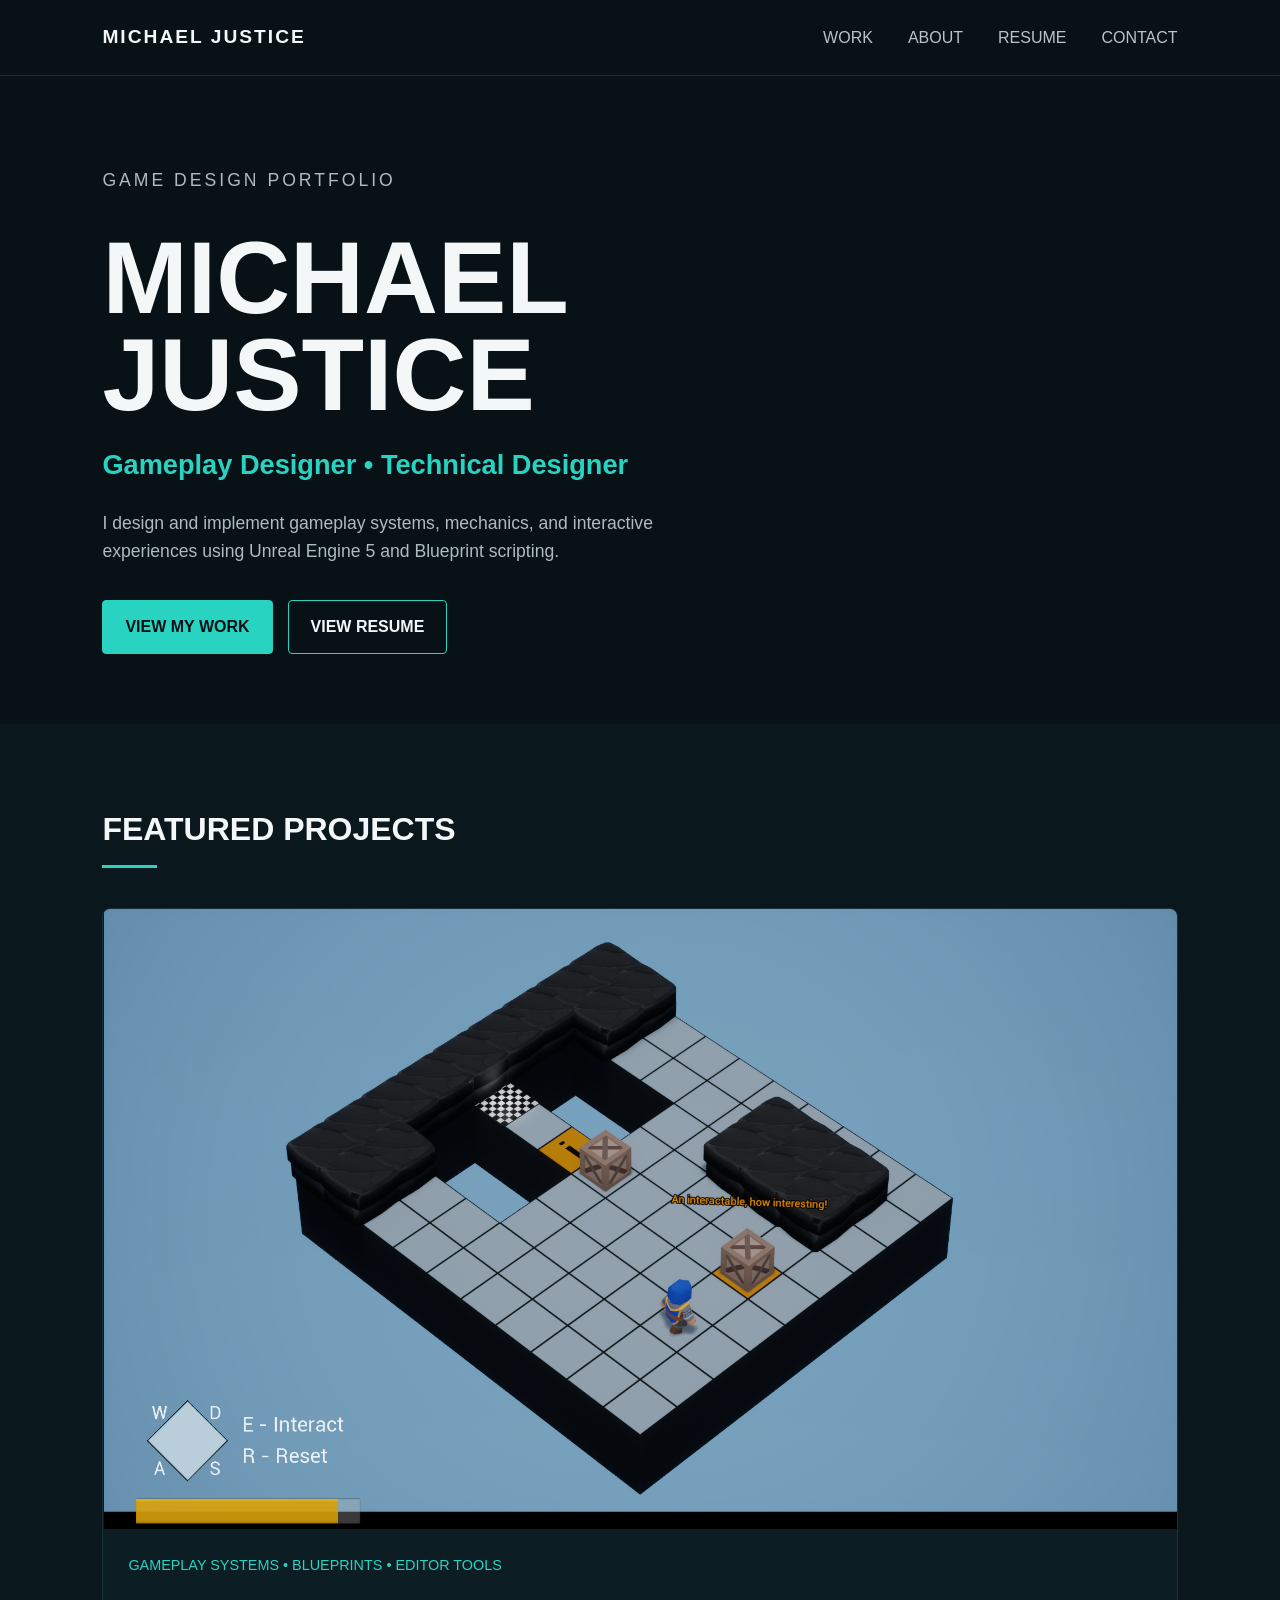
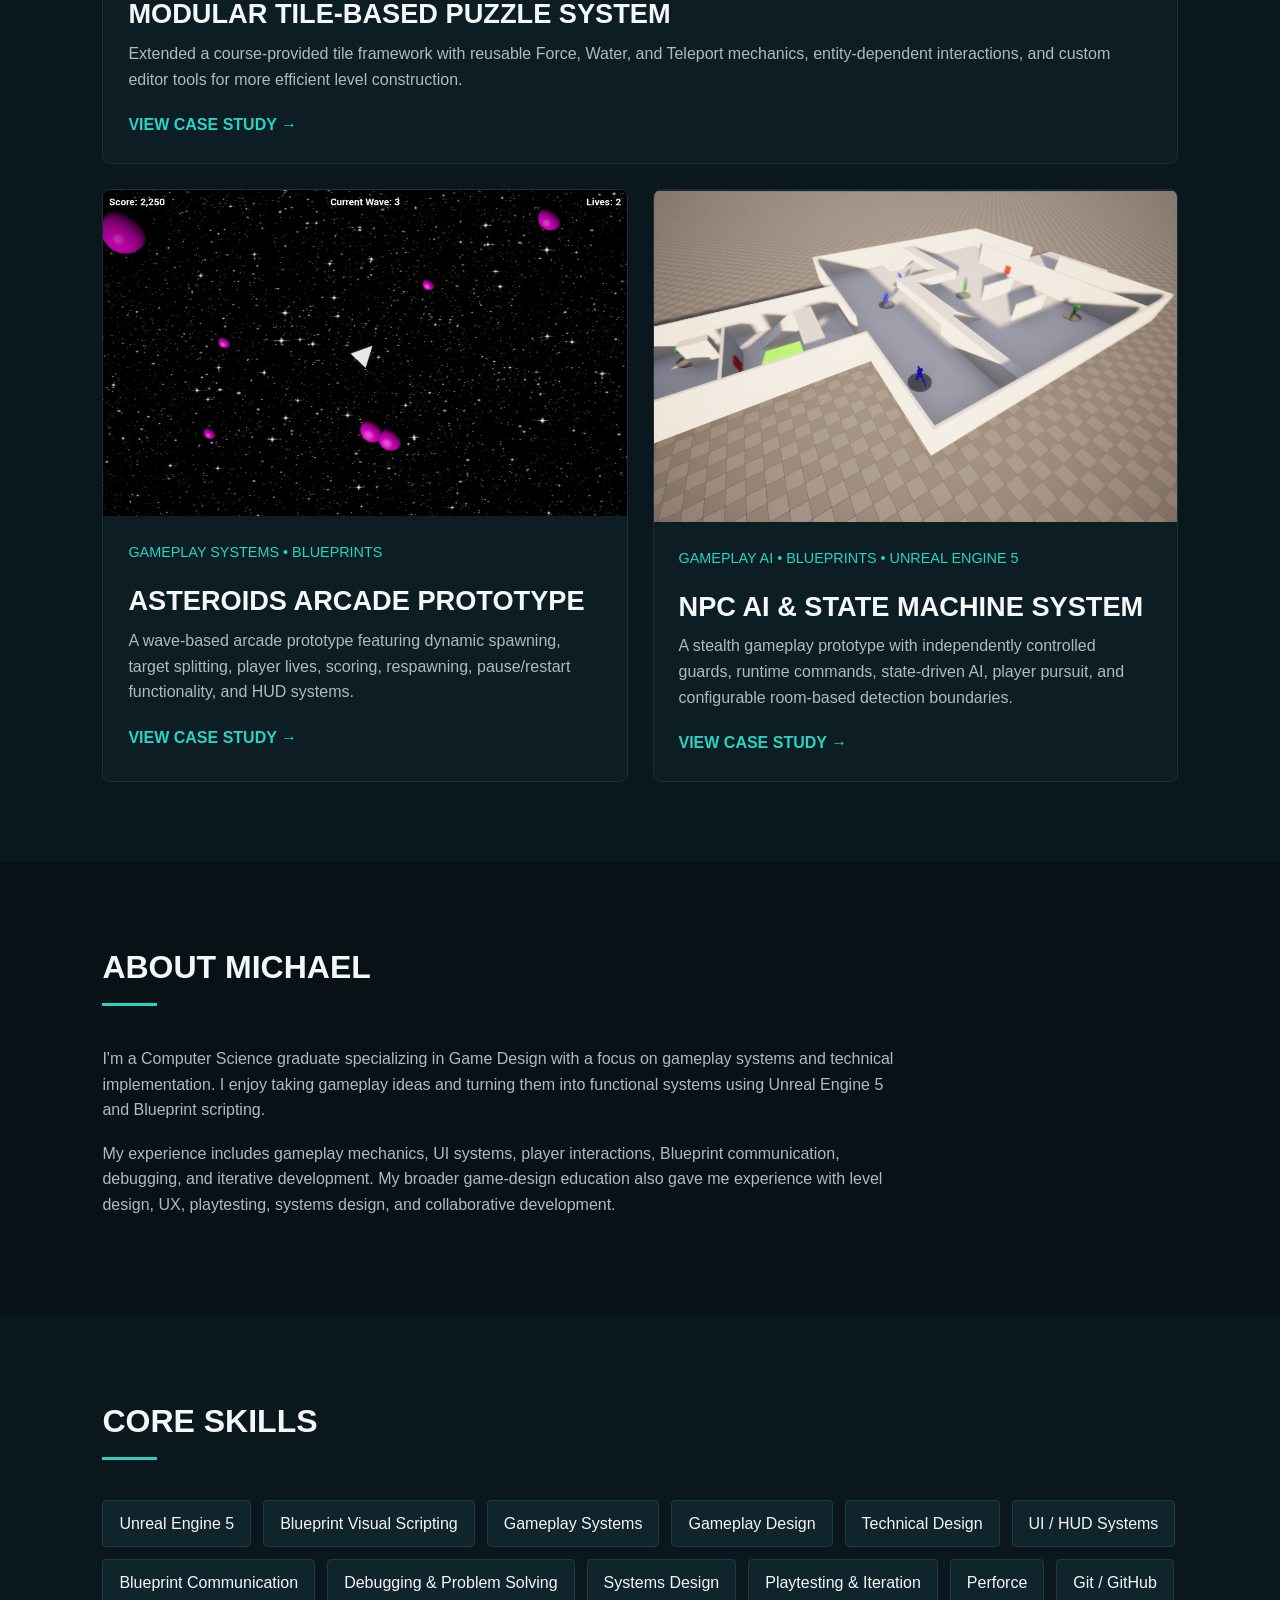
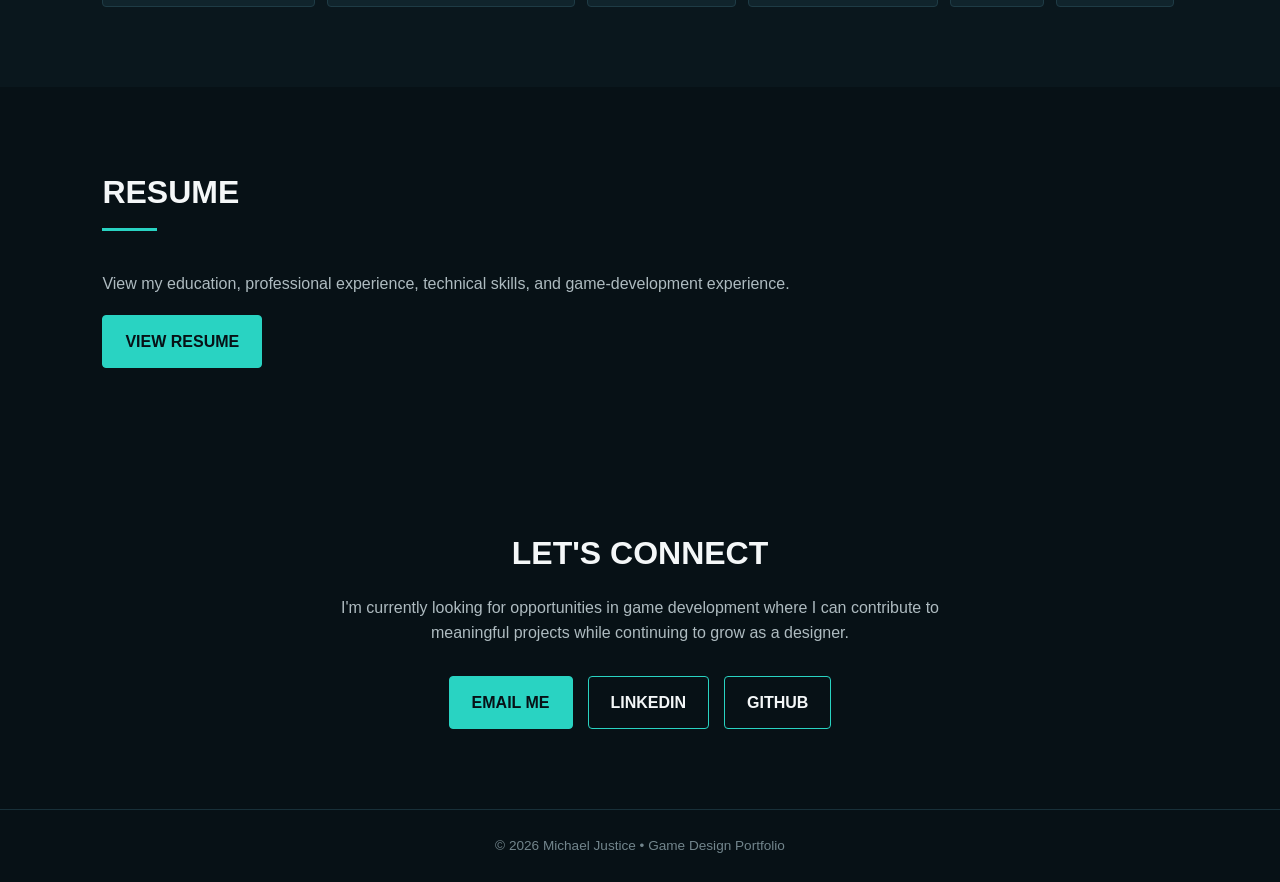
==== index.html @ e9d17db9 "Update project card for Sneaky Sneaky AI prototype Replaced the old project card with a new project " ====
<!DOCTYPE html>
<html lang="en">

<head>
    <meta charset="UTF-8">
    <meta name="viewport" content="width=device-width, initial-scale=1.0">

    <title>Michael Justice | Game Designer</title>

    <meta name="description"
          content="Michael Justice - Gameplay Designer and Technical Designer specializing in Unreal Engine 5, Blueprint systems, and gameplay implementation.">

    <link rel="stylesheet" href="css/style.css">
</head>

<body>

<!-- =========================
     NAVIGATION
========================= -->

<nav>
    <a href="#home" class="logo">MICHAEL JUSTICE</a>

    <ul class="nav-links">
        <li><a href="#work">WORK</a></li>
        <li><a href="#about">ABOUT</a></li>
        <li><a href="#resume">RESUME</a></li>
        <li><a href="#contact">CONTACT</a></li>
    </ul>
</nav>


<!-- =========================
     HERO
========================= -->

<header class="hero" id="home">

    <div class="hero-content">

        <p class="eyebrow">GAME DESIGN PORTFOLIO</p>

        <h1>MICHAEL<br>JUSTICE</h1>

        <h2>Gameplay Designer • Technical Designer</h2>

        <p>
            I design and implement gameplay systems, mechanics, and interactive
            experiences using Unreal Engine 5 and Blueprint scripting.
        </p>

        <div class="buttons">

            <a href="#work" class="button button-primary">
                VIEW MY WORK
            </a>

            <a href="#resume" class="button button-secondary">
                VIEW RESUME
            </a>

        </div>

    </div>

</header>


<!-- =========================
     FEATURED PROJECTS
========================= -->

<section class="projects" id="work">

    <h2 class="section-title">FEATURED PROJECTS</h2>
    <div class="section-line"></div>


    <!-- FEATURED PROJECT -->

    <article class="project-featured">

        <div class="project-image">
    <img src="media/tile-project/hero-gameplay.png"
         alt="Modular Tile-Based Puzzle System gameplay">
</div>

        <div class="project-info">

            <p class="project-type">
                GAMEPLAY SYSTEMS • BLUEPRINTS • EDITOR TOOLS
            </p>

            <h3>MODULAR TILE-BASED PUZZLE SYSTEM</h3>

            <p class="project-description">
                Extended a course-provided tile framework with reusable Force, Water,
                and Teleport mechanics, entity-dependent interactions, and custom
                editor tools for more efficient level construction.
            </p>

            <a href="projects/tile-project.html" class="project-link">
                VIEW CASE STUDY →
            </a>

        </div>

    </article>

    <div class="project-grid">

        <article class="project-card">
            <div class="project-image">
                <img src="media/asteroids/hero-gameplay.png" alt="Asteroids arcade prototype gameplay showing multiple asteroid sizes, score, wave, and lives">
            </div>
            <div class="project-info">
                <p class="project-type">GAMEPLAY SYSTEMS • BLUEPRINTS</p>
                <h3>ASTEROIDS ARCADE PROTOTYPE</h3>
                <p class="project-description">
                    A wave-based arcade prototype featuring dynamic spawning, target
                    splitting, player lives, scoring, respawning, pause/restart
                    functionality, and HUD systems.
                </p>
                <a href="projects/asteroids.html" class="project-link">VIEW CASE STUDY →</a>
            </div>
        </article>

       <article class="project-card">
  <div class="project-image"><img src="media/sneaky-sneaky/hero-gameplay.png" alt="Sneaky Sneaky AI stealth prototype final encounter"></div>
  <div class="project-info">
    <p class="project-type">GAMEPLAY AI • BLUEPRINTS • UNREAL ENGINE 5</p>
    <h3>NPC AI &amp; STATE MACHINE SYSTEM</h3>
    <p class="project-description">A stealth gameplay prototype with independently controlled guards, runtime commands, state-driven AI, player pursuit, and configurable room-based detection boundaries.</p>
    <a href="projects/sneaky-sneaky.html" class="project-link">VIEW CASE STUDY →</a>
  </div>
</article>

    </div>

</section>


<!-- =========================
     ABOUT
========================= -->

<section id="about">

    <h2 class="section-title">ABOUT MICHAEL</h2>
    <div class="section-line"></div>

    <div class="about-content">

        <p>
            I'm a Computer Science graduate specializing in Game Design with a
            focus on gameplay systems and technical implementation. I enjoy taking
            gameplay ideas and turning them into functional systems using Unreal
            Engine 5 and Blueprint scripting.
        </p>

        <p>
            My experience includes gameplay mechanics, UI systems, player
            interactions, Blueprint communication, debugging, and iterative
            development. My broader game-design education also gave me experience
            with level design, UX, playtesting, systems design, and collaborative development.
        </p>

    </div>

</section>


<!-- =========================
     SKILLS
========================= -->

<section class="skills">

    <h2 class="section-title">CORE SKILLS</h2>
    <div class="section-line"></div>

    <div class="skill-list">

        <span class="skill">Unreal Engine 5</span>
        <span class="skill">Blueprint Visual Scripting</span>
        <span class="skill">Gameplay Systems</span>
        <span class="skill">Gameplay Design</span>
        <span class="skill">Technical Design</span>
        <span class="skill">UI / HUD Systems</span>
        <span class="skill">Blueprint Communication</span>
        <span class="skill">Debugging &amp; Problem Solving</span>
        <span class="skill">Systems Design</span>
        <span class="skill">Playtesting &amp; Iteration</span>
        <span class="skill">Perforce</span>
        <span class="skill">Git / GitHub</span>

    </div>

</section>


<!-- =========================
     RESUME
========================= -->

<section id="resume">

    <h2 class="section-title">RESUME</h2>
    <div class="section-line"></div>

    <div class="about-content">

        <p>
            View my education, professional experience,
            technical skills, and game-development experience.
        </p>

        <!-- Resume file will be connected later -->

        <a href="#" class="button button-primary">
            VIEW RESUME
        </a>

    </div>

</section>


<!-- =========================
     CONTACT
========================= -->

<section class="contact" id="contact">

    <h2 class="section-title">LET'S CONNECT</h2>

    <p>
        I'm currently looking for opportunities in game development
        where I can contribute to meaningful projects while continuing
        to grow as a designer.
    </p>

    <div class="buttons" style="justify-content:center;">

        <!-- Links will be connected later -->

        <a href="#" class="button button-primary">
            EMAIL ME
        </a>

        <a href="#" class="button button-secondary">
            LINKEDIN
        </a>

        <a href="#" class="button button-secondary">
            GITHUB
        </a>

    </div>

</section>


<!-- =========================
     FOOTER
========================= -->

<footer>

    <p>
        © 2026 Michael Justice • Game Design Portfolio
    </p>

</footer>

</body>

</html>
---- css/style.css ----
/* ================================
   MICHAEL JUSTICE
   GAME DESIGN PORTFOLIO
================================ */

* {
    margin: 0;
    padding: 0;
    box-sizing: border-box;
}

html {
    scroll-behavior: smooth;
}

body {
    background: #071116;
    color: #f4f7f8;
    font-family: Arial, Helvetica, sans-serif;
    line-height: 1.6;
}

a {
    color: inherit;
    text-decoration: none;
}

/* NAVIGATION */

nav {
    width: 100%;
    padding: 22px 8%;
    display: flex;
    justify-content: space-between;
    align-items: center;
    border-bottom: 1px solid #183039;
}

.logo {
    font-size: 1.2rem;
    font-weight: 800;
    letter-spacing: 2px;
}

.nav-links {
    display: flex;
    gap: 35px;
    list-style: none;
}

.nav-links a {
    color: #b8c4c8;
    transition: 0.2s;
}

.nav-links a:hover {
    color: #29d3c2;
}

/* HERO */

.hero {
    min-height: 62vh;
    padding: 90px 8% 70px;
    display: flex;
    align-items: center;
}

.hero-content {
    max-width: 800px;
}

.eyebrow {
    color: #29d3c2;
    text-transform: uppercase;
    letter-spacing: 3px;
    font-size: 0.85rem;
    margin-bottom: 15px;
}

.hero h1 {
    font-size: clamp(3rem, 8vw, 6.5rem);
    line-height: 0.95;
    margin-bottom: 20px;
}

.hero h2 {
    color: #29d3c2;
    font-size: clamp(1.1rem, 2.5vw, 1.7rem);
    margin-bottom: 22px;
}

.hero p {
    max-width: 650px;
    color: #aebbc0;
    font-size: 1.1rem;
    margin-bottom: 35px;
}

/* BUTTONS */

.buttons {
    display: flex;
    gap: 15px;
    flex-wrap: wrap;
}

.button {
    display: inline-block;
    padding: 13px 22px;
    border: 1px solid #29d3c2;
    border-radius: 4px;
    font-weight: bold;
    transition: 0.2s;
}

.button-primary {
    background: #29d3c2;
    color: #071116;
}

.button:hover {
    transform: translateY(-2px);
}

.button-secondary:hover {
    background: #29d3c2;
    color: #071116;
}

/* GENERAL SECTIONS */

section {
    padding: 80px 8%;
}

.section-title {
    font-size: 2rem;
    margin-bottom: 10px;
}

.section-line {
    width: 55px;
    height: 3px;
    background: #29d3c2;
    margin-bottom: 40px;
}

/* PROJECTS */

.projects {
    background: #0a171d;
}

.project-featured,
.project-card {
    background: #0d1d24;
    border: 1px solid #183039;
    border-radius: 8px;
    overflow: hidden;
}

.project-image {
    min-height: 260px;
    background: #142830;
    display: flex;
    align-items: center;
    justify-content: center;
    color: #657a82;
    font-weight: bold;
}

.project-image img {
    width: 100%;
    height: 100%;
    min-height: 260px;
    object-fit: cover;
    display: block;
}

.project-info {
    padding: 25px;
}

.project-info h3 {
    font-size: 1.7rem;
    margin-bottom: 5px;
}

.project-type {
    color: #29d3c2;
    font-size: 0.9rem;
    margin-bottom: 15px;
}

.project-description {
    color: #aebbc0;
    margin-bottom: 20px;
}

.project-link {
    color: #29d3c2;
    font-weight: bold;
}

.project-grid {
    display: grid;
    grid-template-columns: repeat(2, 1fr);
    gap: 25px;
    margin-top: 25px;
}

/* ABOUT */

.about-content {
    max-width: 800px;
}

.about-content p {
    color: #aebbc0;
    margin-bottom: 18px;
}

/* SKILLS */

.skills {
    background: #0a171d;
}

.skill-list {
    display: flex;
    flex-wrap: wrap;
    gap: 12px;
}

.skill {
    background: #10242c;
    border: 1px solid #1e3b45;
    padding: 10px 16px;
    border-radius: 4px;
}

/* CONTACT */

.contact {
    text-align: center;
}

.contact p {
    color: #aebbc0;
    margin: 15px auto 30px;
    max-width: 600px;
}

/* FOOTER */

footer {
    border-top: 1px solid #183039;
    padding: 25px 8%;
    color: #72858c;
    text-align: center;
    font-size: 0.85rem;
}

/* MOBILE */

@media (max-width: 700px) {

    nav {
        align-items: flex-start;
    }

    .nav-links {
        gap: 15px;
        font-size: 0.8rem;
    }

    .hero {
        min-height: auto;
        padding-top: 70px;
    }

    .project-grid {
        grid-template-columns: 1fr;
    }

    section {
        padding: 60px 6%;
    }
}

/* CASE STUDY */
.project-link-muted { color: #72858c; cursor: default; }
.case-hero { padding: 90px 8% 55px; border-bottom: 1px solid #183039; }
.case-hero-content { max-width: 980px; }
.case-hero h1 { font-size: clamp(2.6rem, 7vw, 5.5rem); line-height: 1; margin: 10px 0 20px; }
.case-lead { max-width: 850px; color: #aebbc0; font-size: 1.12rem; }
.case-meta { display: flex; flex-wrap: wrap; gap: 10px; margin-top: 28px; }
.case-meta span { background: #10242c; border: 1px solid #1e3b45; padding: 8px 12px; border-radius: 4px; }
.case-content { max-width: 1150px; margin: 0 auto; }
.case-section { border-bottom: 1px solid #183039; }
.case-section h2 { font-size: clamp(1.8rem, 4vw, 2.6rem); margin-bottom: 12px; }
.case-section h3 { color: #29d3c2; margin: 26px 0 8px; }
.case-section p { color: #aebbc0; max-width: 850px; margin-bottom: 16px; }
.case-grid { display: grid; grid-template-columns: 1fr 1fr; gap: 28px; align-items: start; margin-top: 28px; }
.media-placeholder { min-height: 280px; background: #142830; border: 1px solid #1e3b45; border-radius: 8px; display: flex; align-items: center; justify-content: center; text-align: center; color: #657a82; font-weight: bold; padding: 25px; }
.case-callout { background: #0d1d24; border-left: 3px solid #29d3c2; padding: 22px; margin: 25px 0; }
.case-callout p { margin: 0; }
.contribution-grid { display: grid; grid-template-columns: 1fr 1fr; gap: 25px; margin-top: 25px; }
.contribution-card { background: #0d1d24; border: 1px solid #183039; border-radius: 8px; padding: 24px; }
.contribution-card h3 { margin-top: 0; }
.case-back { margin-top: 28px; }
@media (max-width: 700px) { .case-grid, .contribution-grid { grid-template-columns: 1fr; } .case-hero { padding: 70px 6% 45px; } }


/* CASE STUDY MEDIA */
.case-media {
    margin: 28px 0 0;
    background: #0d1d24;
    border: 1px solid #183039;
    border-radius: 8px;
    overflow: hidden;
}
.case-media img,
.case-media video {
    display: block;
    width: 100%;
    height: auto;
    background: #071116;
}
.case-media figcaption {
    padding: 12px 16px;
    color: #8fa2a9;
    font-size: 0.9rem;
}
.case-media-wide {
    width: 100%;
}
.case-media a {
    display: block;
}

/* PROJECT CARD IMAGES */
.project-image img {
    width: 100%;
    height: 100%;
    min-height: 260px;
    object-fit: cover;
    display: block;
}
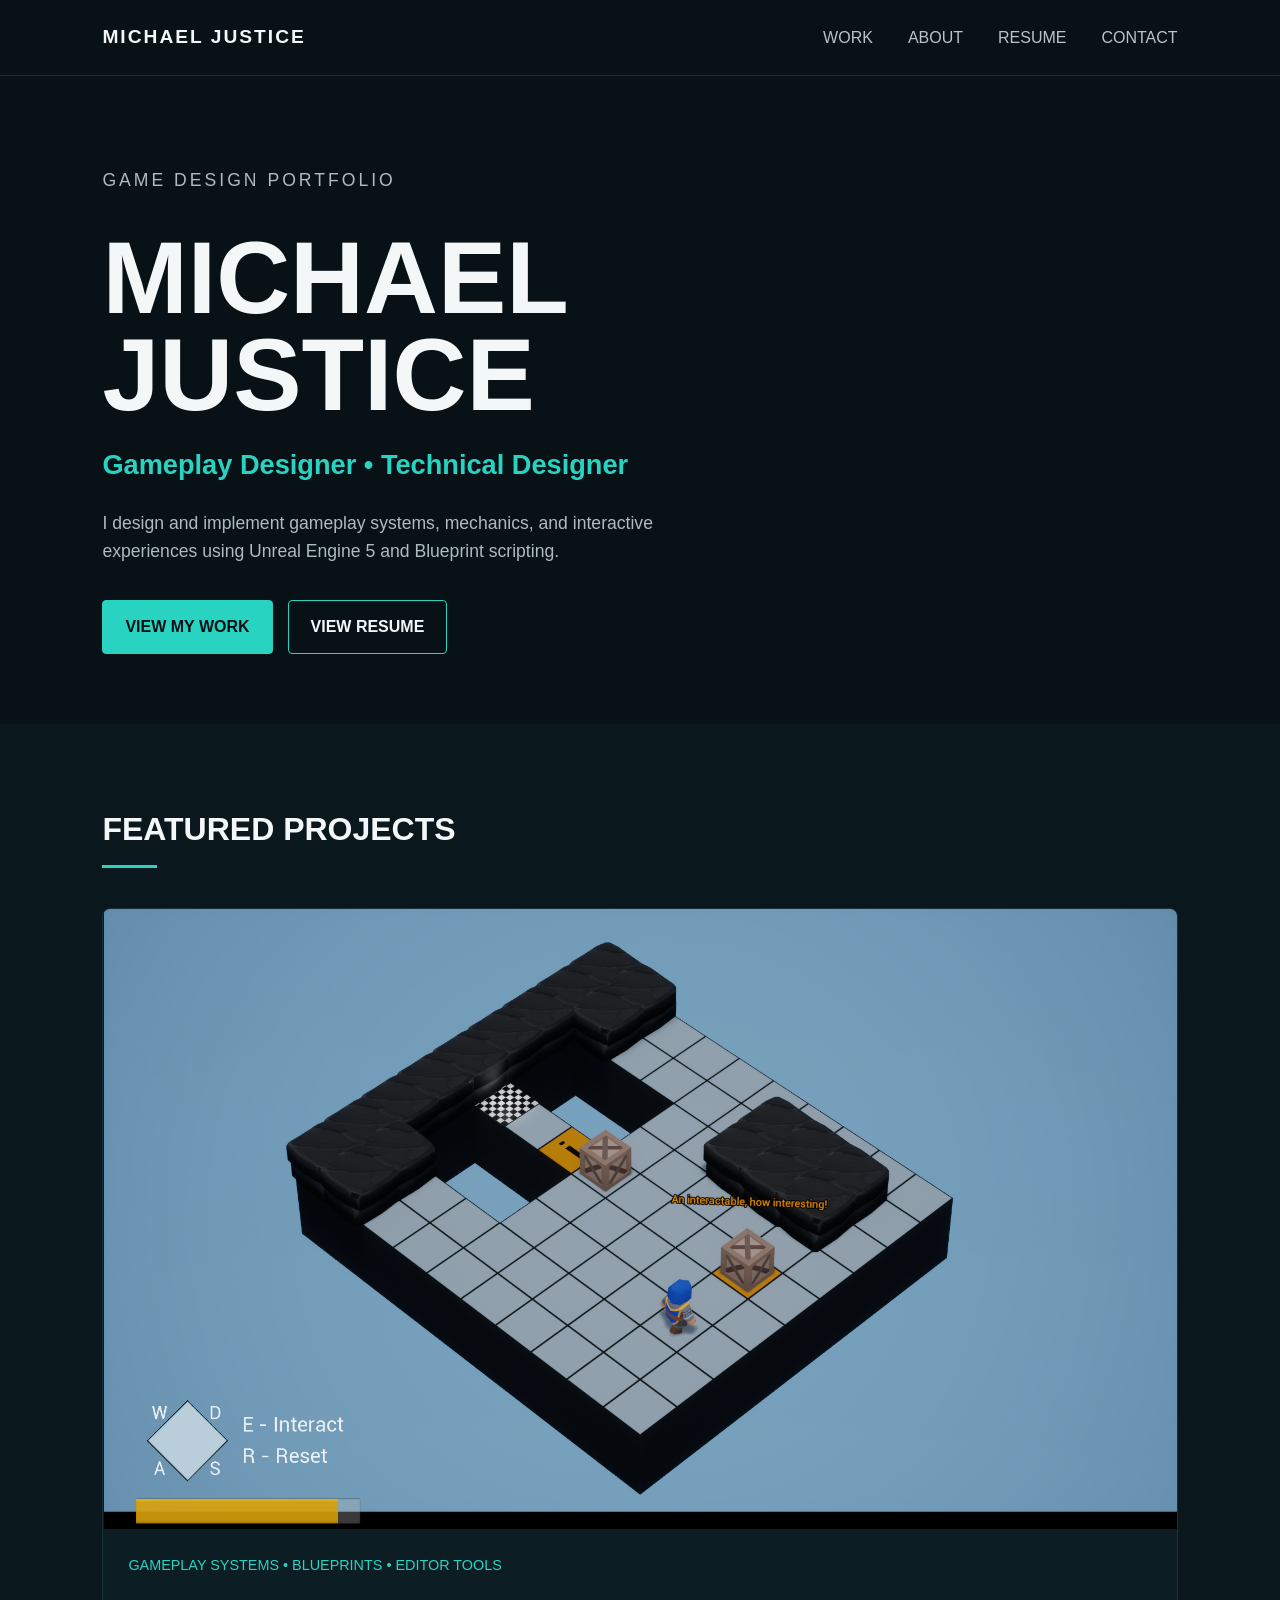
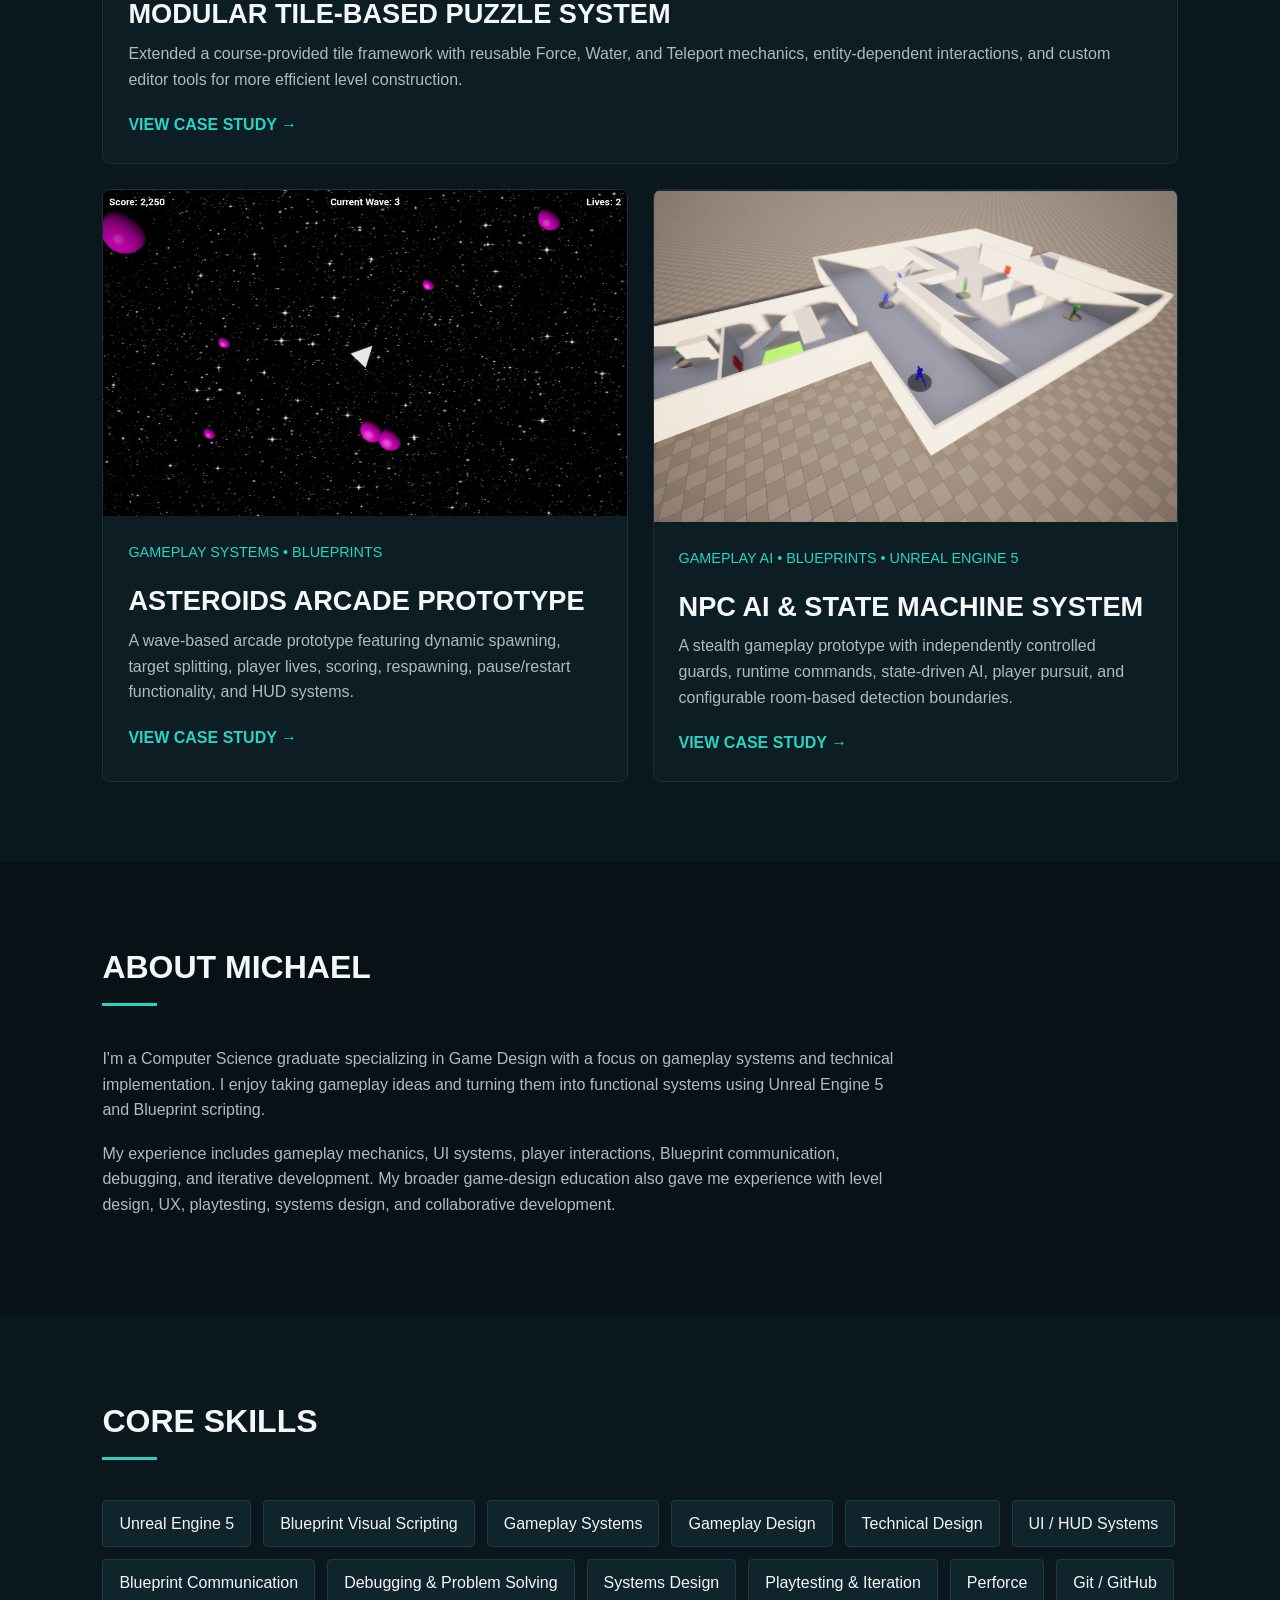
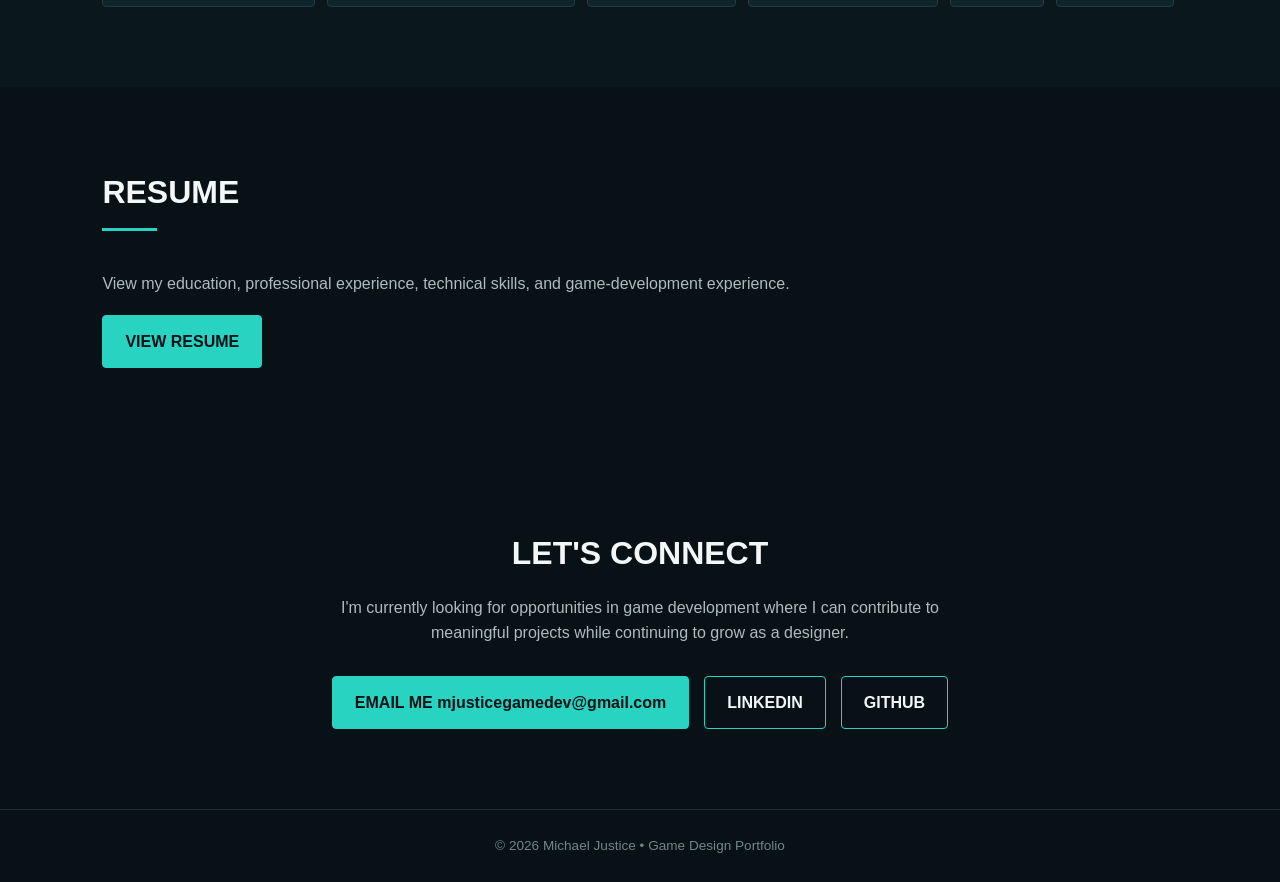
==== commit 54bccd85: "Fix email link formatting in index.html" ====
--- a/index.html
+++ b/index.html
@@ -216,11 +216,14 @@
             technical skills, and game-development experience.
         </p>
 
-        <!-- Resume file will be connected later -->
-
-        <a href="#" class="button button-primary">
-            VIEW RESUME
-        </a>
+       <!-- Link to professional resume -->
+
+<a href="Michael_Justice_Resume.pdf"
+   class="button button-primary"
+   target="_blank"
+   rel="noopener noreferrer">
+    VIEW RESUME
+</a>
 
     </div>
 
@@ -245,9 +248,11 @@
 
         <!-- Links will be connected later -->
 
-        <a href="#" class="button button-primary">
-            EMAIL ME
-        </a>
+        <a href="mailto:mjusticegamedev@gmail.com"
+   class="button button-primary">
+    EMAIL ME
+            mjusticegamedev@gmail.com
+</a>
 
         <a href="#" class="button button-secondary">
             LINKEDIN
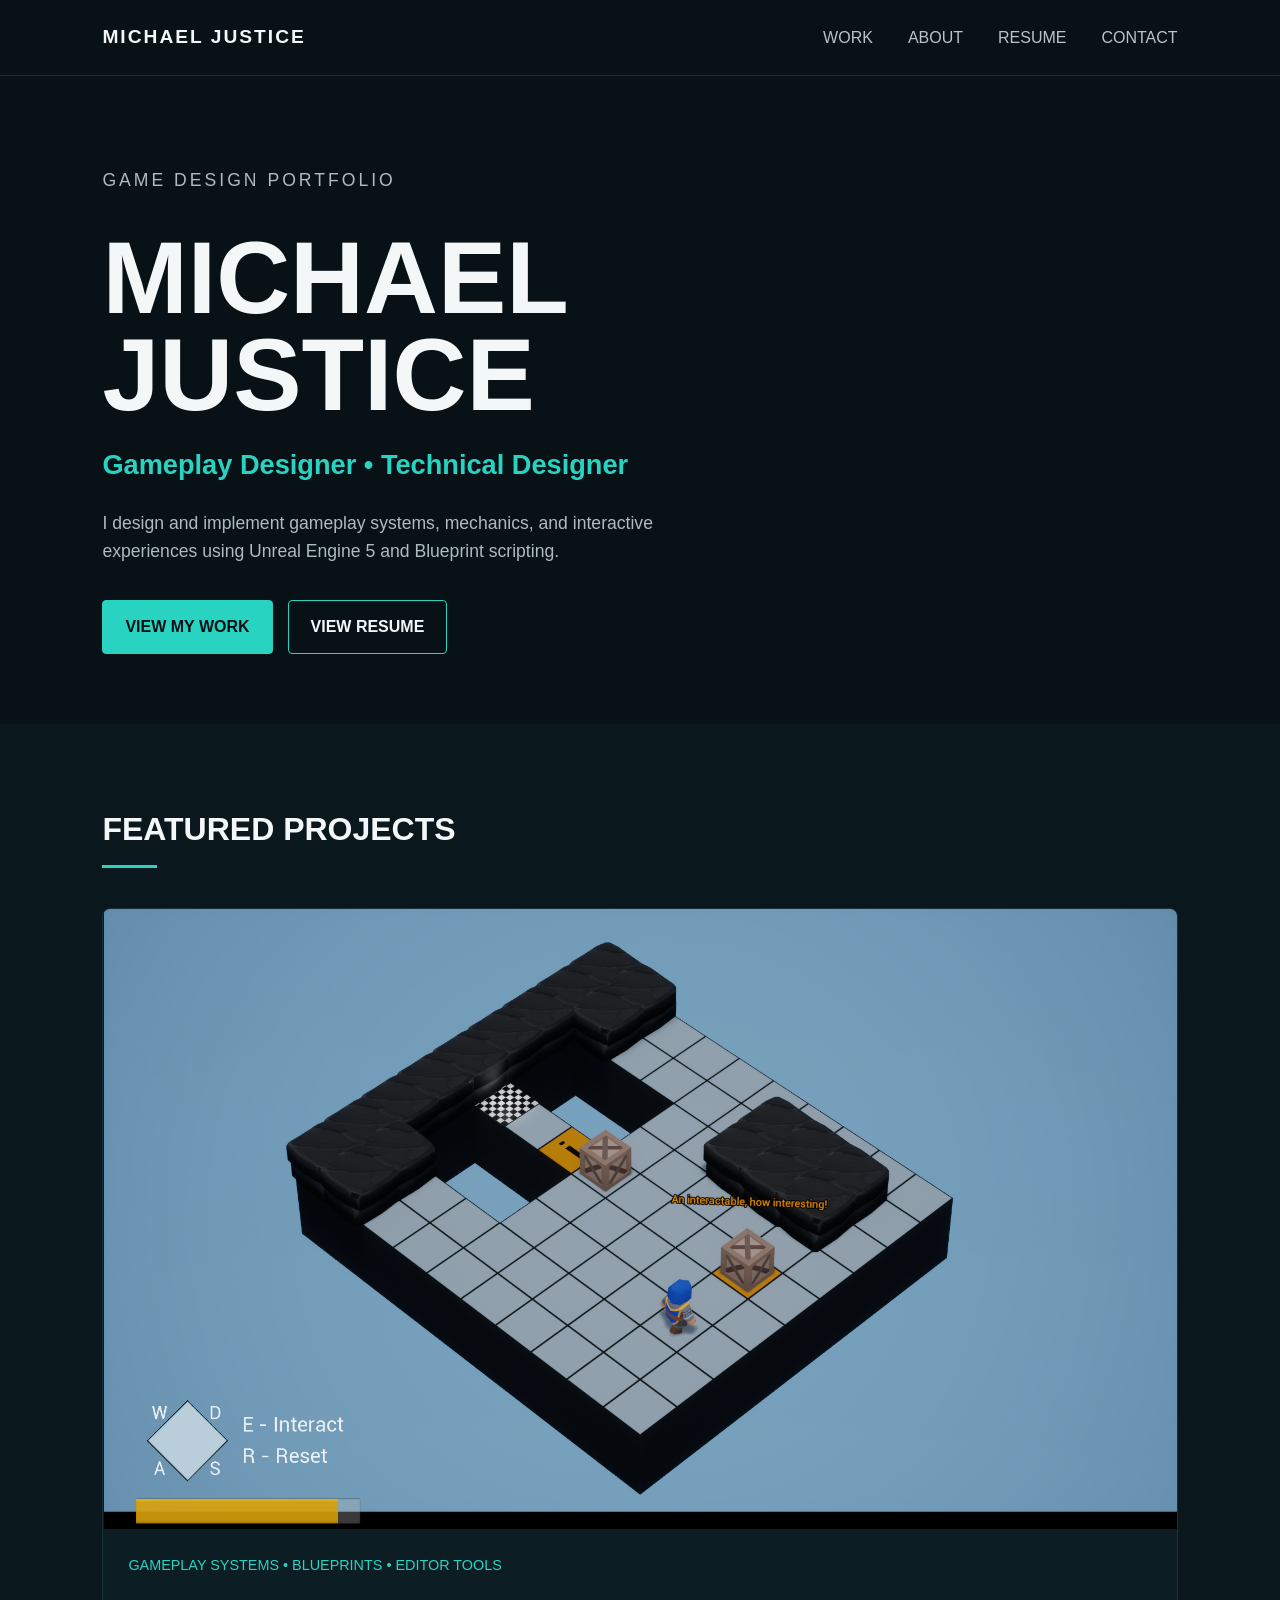
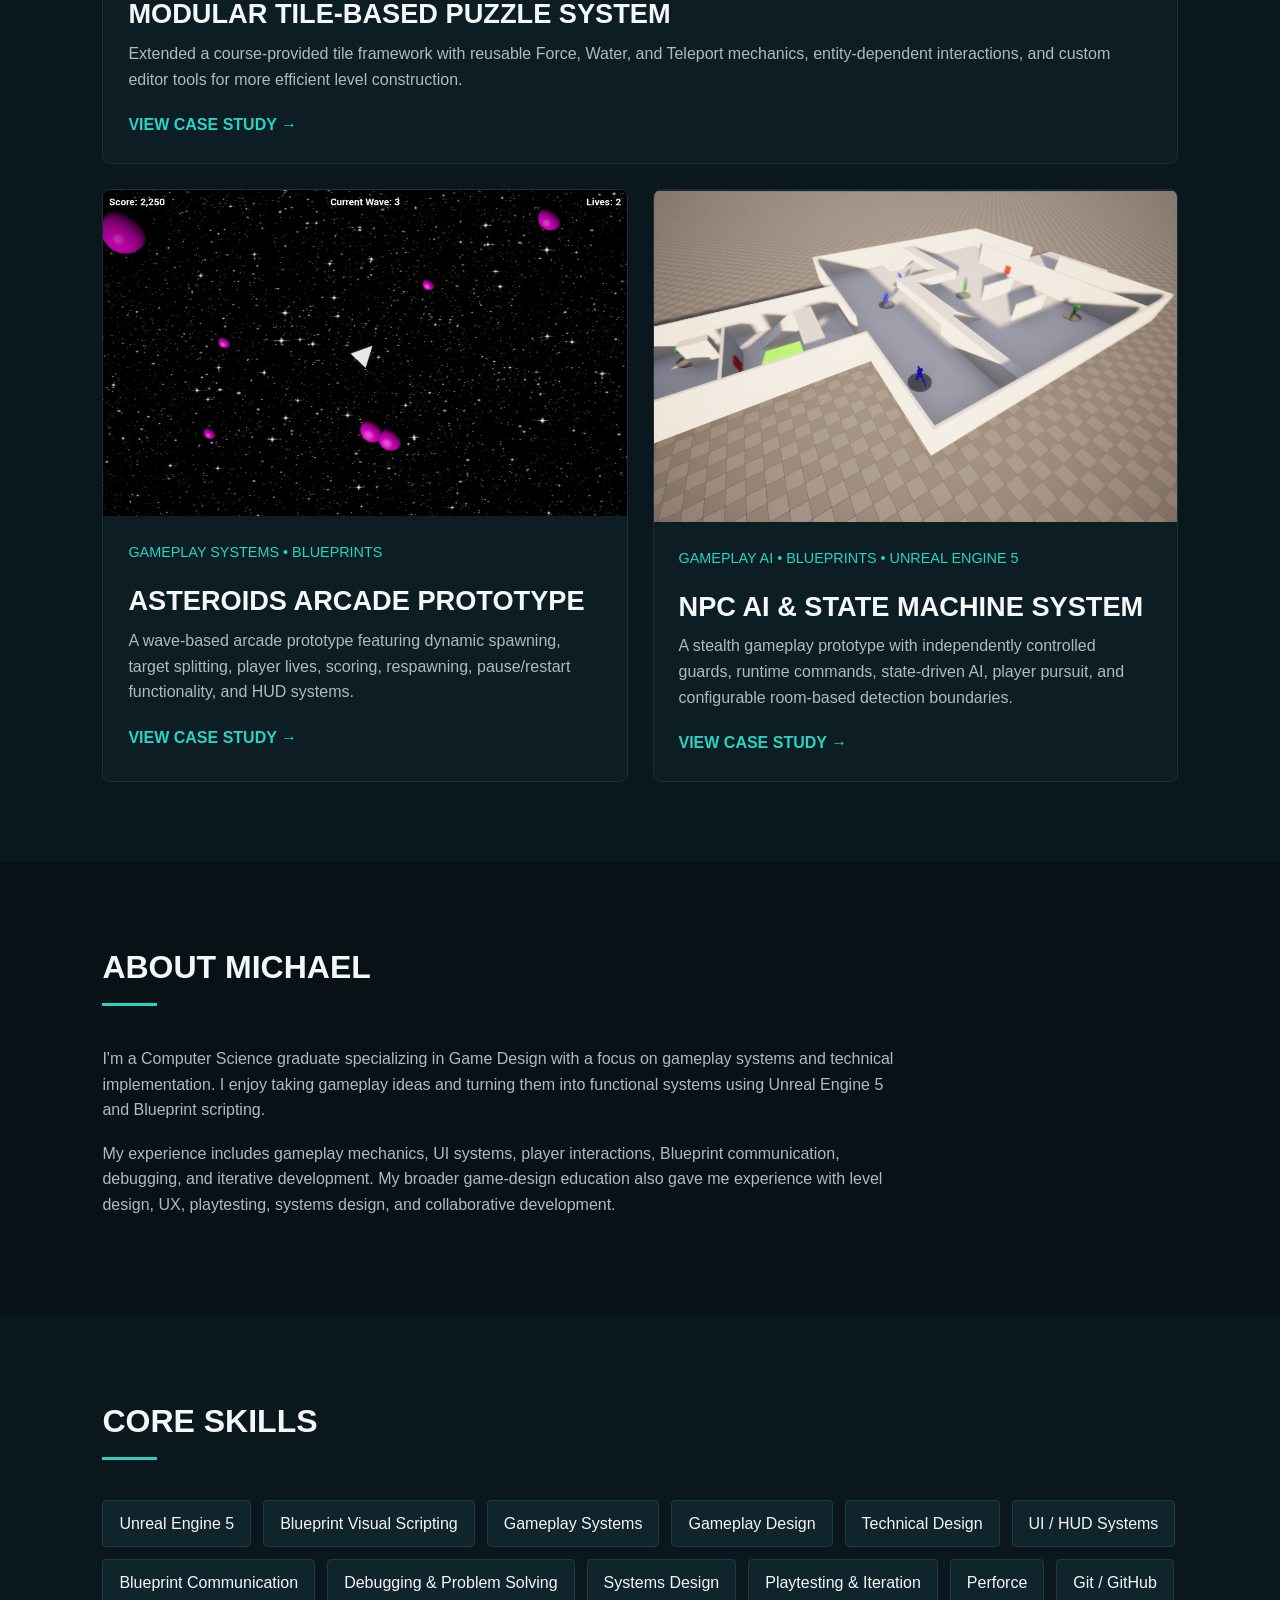
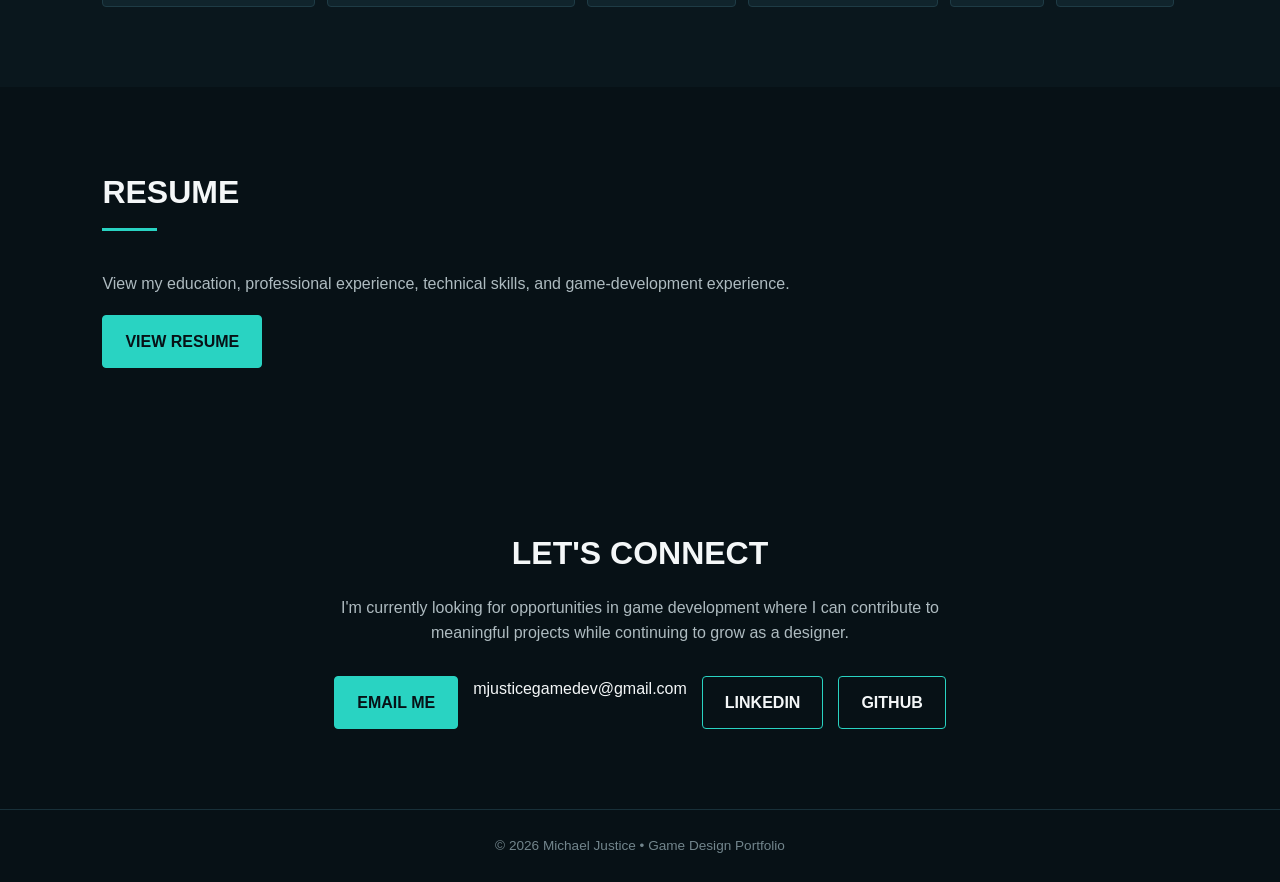
==== commit 43d247ea: "Fix email link formatting in index.html" ====
--- a/index.html
+++ b/index.html
@@ -251,7 +251,9 @@
         <a href="mailto:mjusticegamedev@gmail.com"
    class="button button-primary">
     EMAIL ME
-            mjusticegamedev@gmail.com
+</a>
+        <a href="mailto:mjusticegamedev@gmail.com">
+    mjusticegamedev@gmail.com
 </a>
 
         <a href="#" class="button button-secondary">
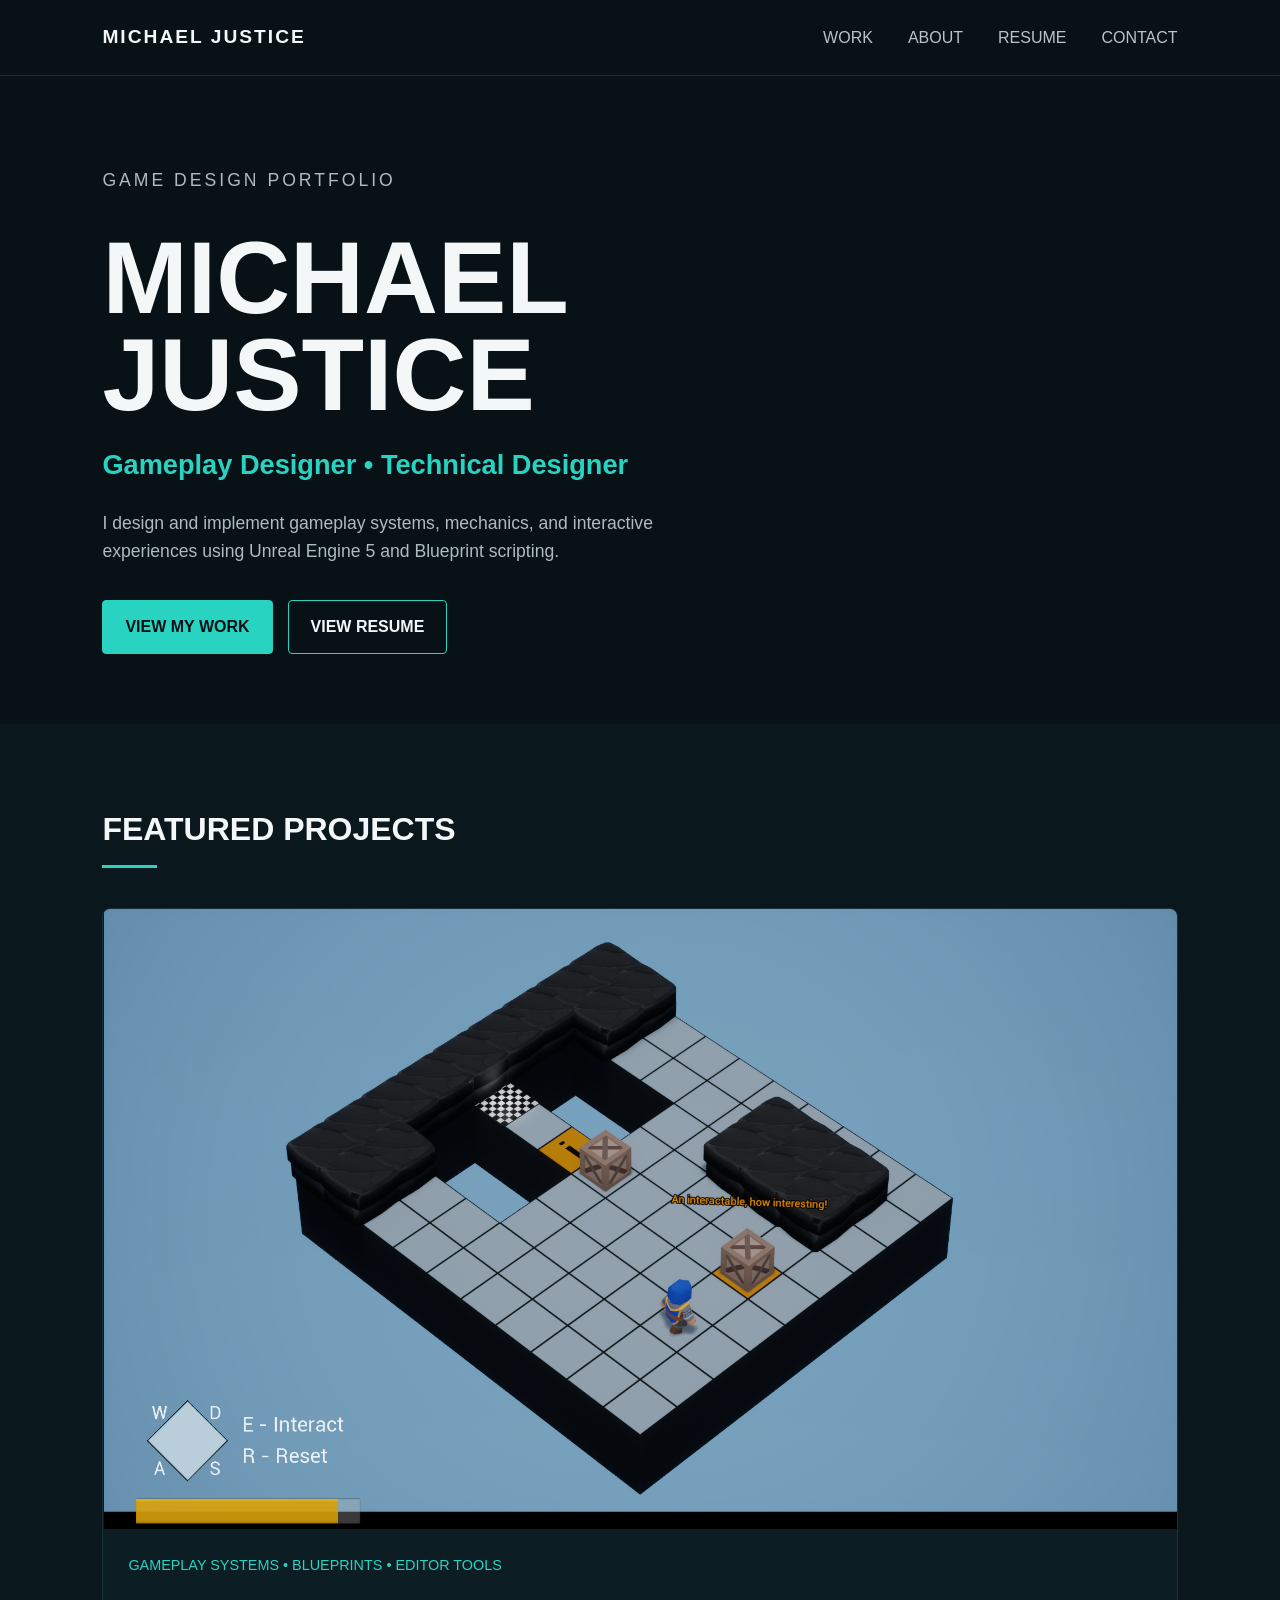
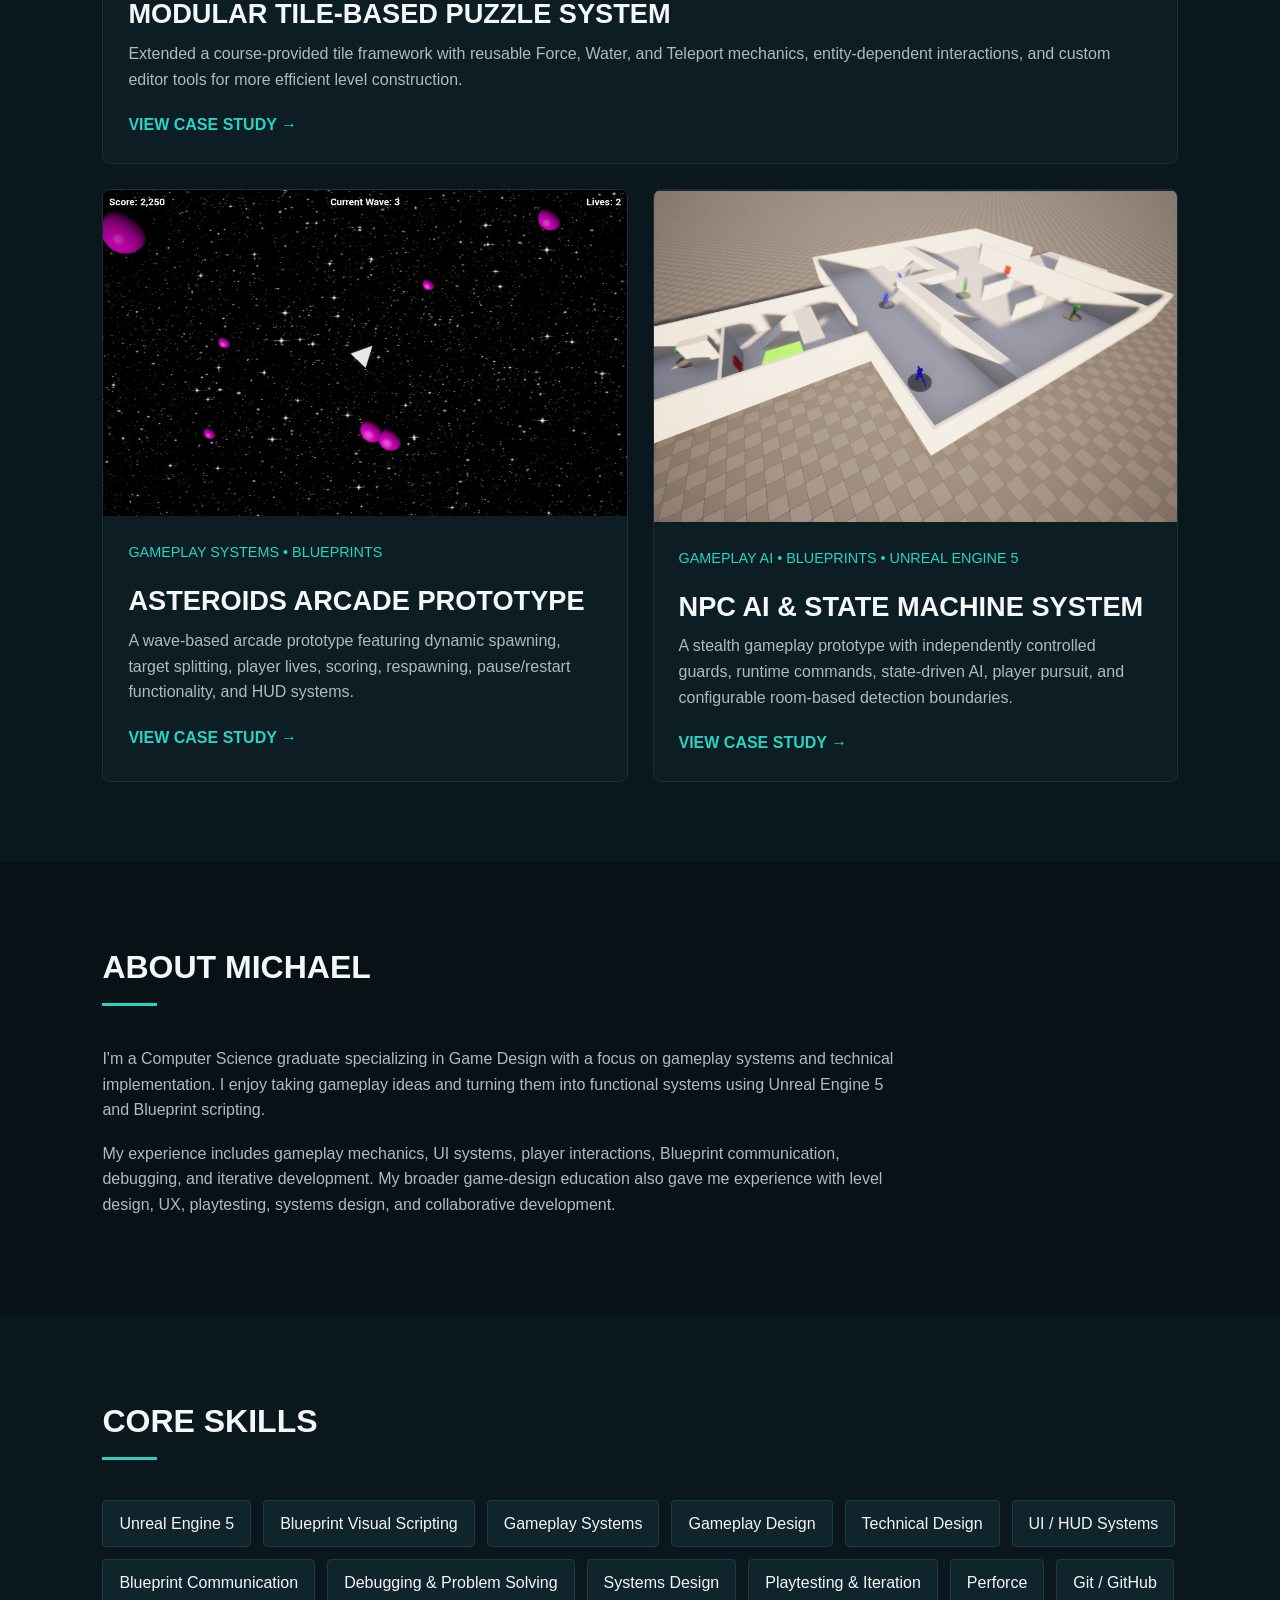
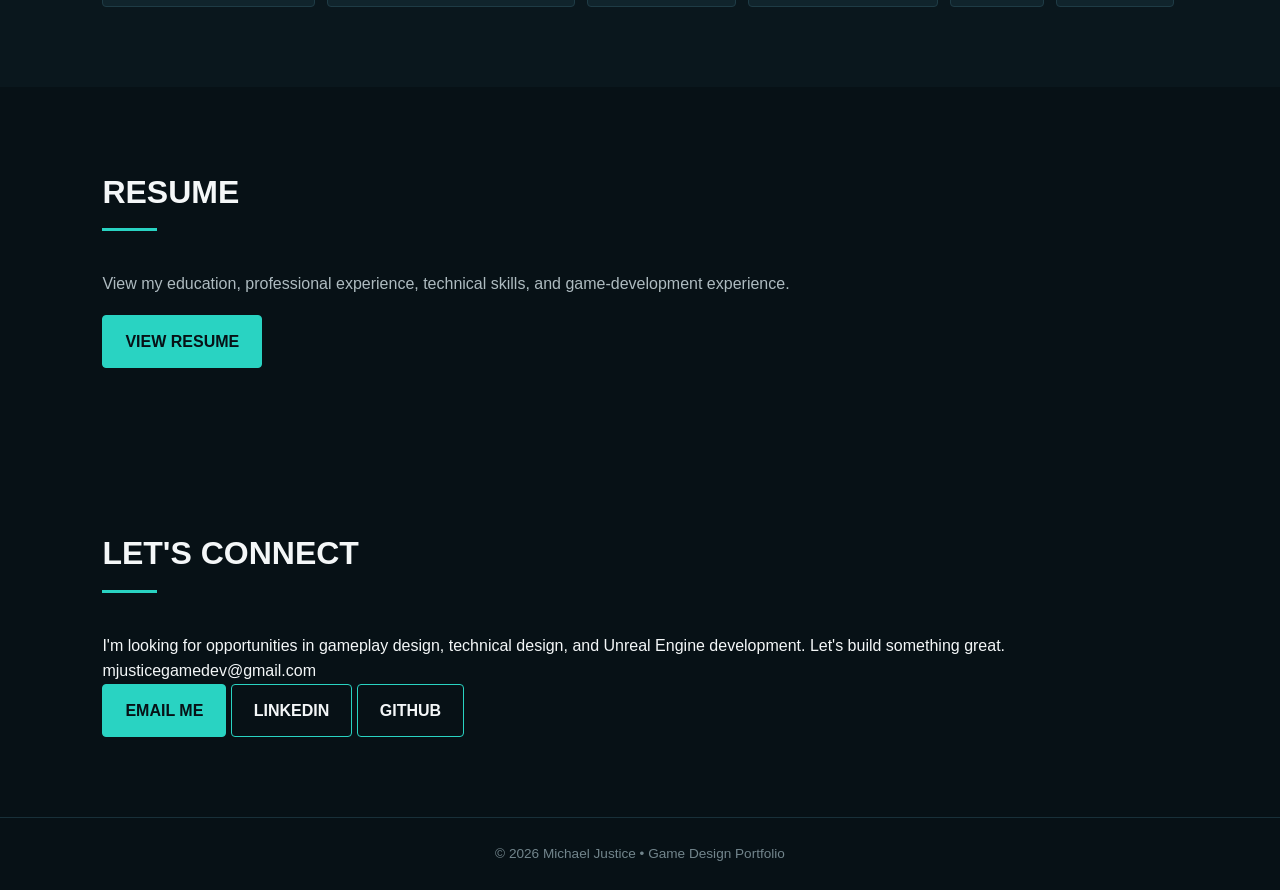
==== commit 9cbc5cd7: "Revise contact section with updated content and links Updated contact section with new descriptions " ====
--- a/index.html
+++ b/index.html
@@ -234,39 +234,42 @@
      CONTACT
 ========================= -->
 
-<section class="contact" id="contact">
-
-    <h2 class="section-title">LET'S CONNECT</h2>
-
-    <p>
-        I'm currently looking for opportunities in game development
-        where I can contribute to meaningful projects while continuing
-        to grow as a designer.
-    </p>
-
-    <div class="buttons" style="justify-content:center;">
-
-        <!-- Links will be connected later -->
-
-        <a href="mailto:mjusticegamedev@gmail.com"
-   class="button button-primary">
-    EMAIL ME
-</a>
-        <a href="mailto:mjusticegamedev@gmail.com">
+
+<section id="contact" class="contact-section">
+  <h2 class="section-title">LET'S CONNECT</h2>
+  <div class="section-line"></div>
+
+  <p class="contact-description">
+    I'm looking for opportunities in gameplay design,
+    technical design, and Unreal Engine development.
+    Let's build something great.
+  </p>
+
+  <a class="contact-email"
+     href="mailto:mjusticegamedev@gmail.com">
     mjusticegamedev@gmail.com
-</a>
-
-        <a href="#" class="button button-secondary">
-            LINKEDIN
-        </a>
-
-        <a href="#" class="button button-secondary">
-            GITHUB
-        </a>
-
-    </div>
-
-</section>
+  </a>
+
+  <div class="contact-actions">
+    <a href="mailto:mjusticegamedev@gmail.com"
+       class="button button-primary">
+      EMAIL ME
+    </a>
+
+    <a href="YOUR_EXISTING_LINKEDIN_URL"
+       class="button button-outline"
+       target="_blank" rel="noopener noreferrer">
+      LINKEDIN
+    </a>
+
+    <a href="https://github.com/mjusticegamedev"
+       class="button button-outline"
+       target="_blank" rel="noopener noreferrer">
+      GITHUB
+    </a>
+  </div>
+</section>
+
 
 
 <!-- =========================
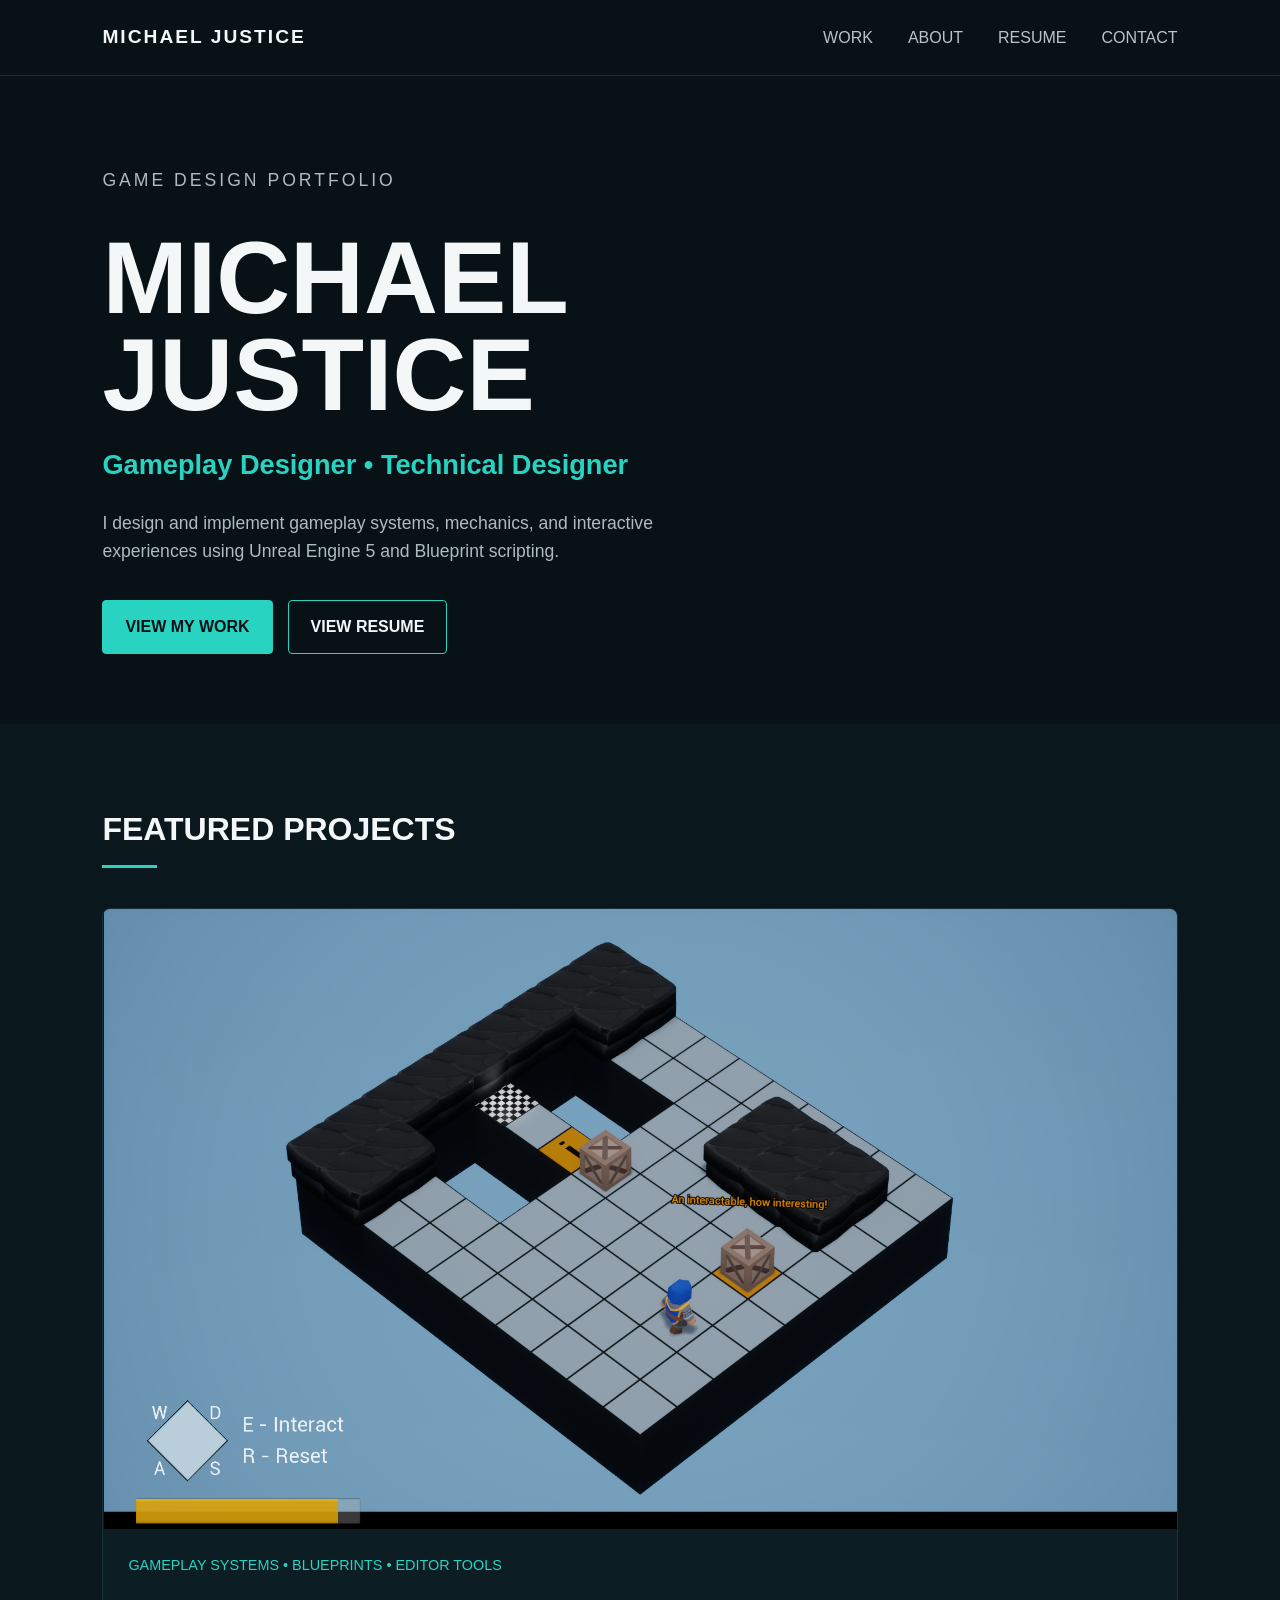
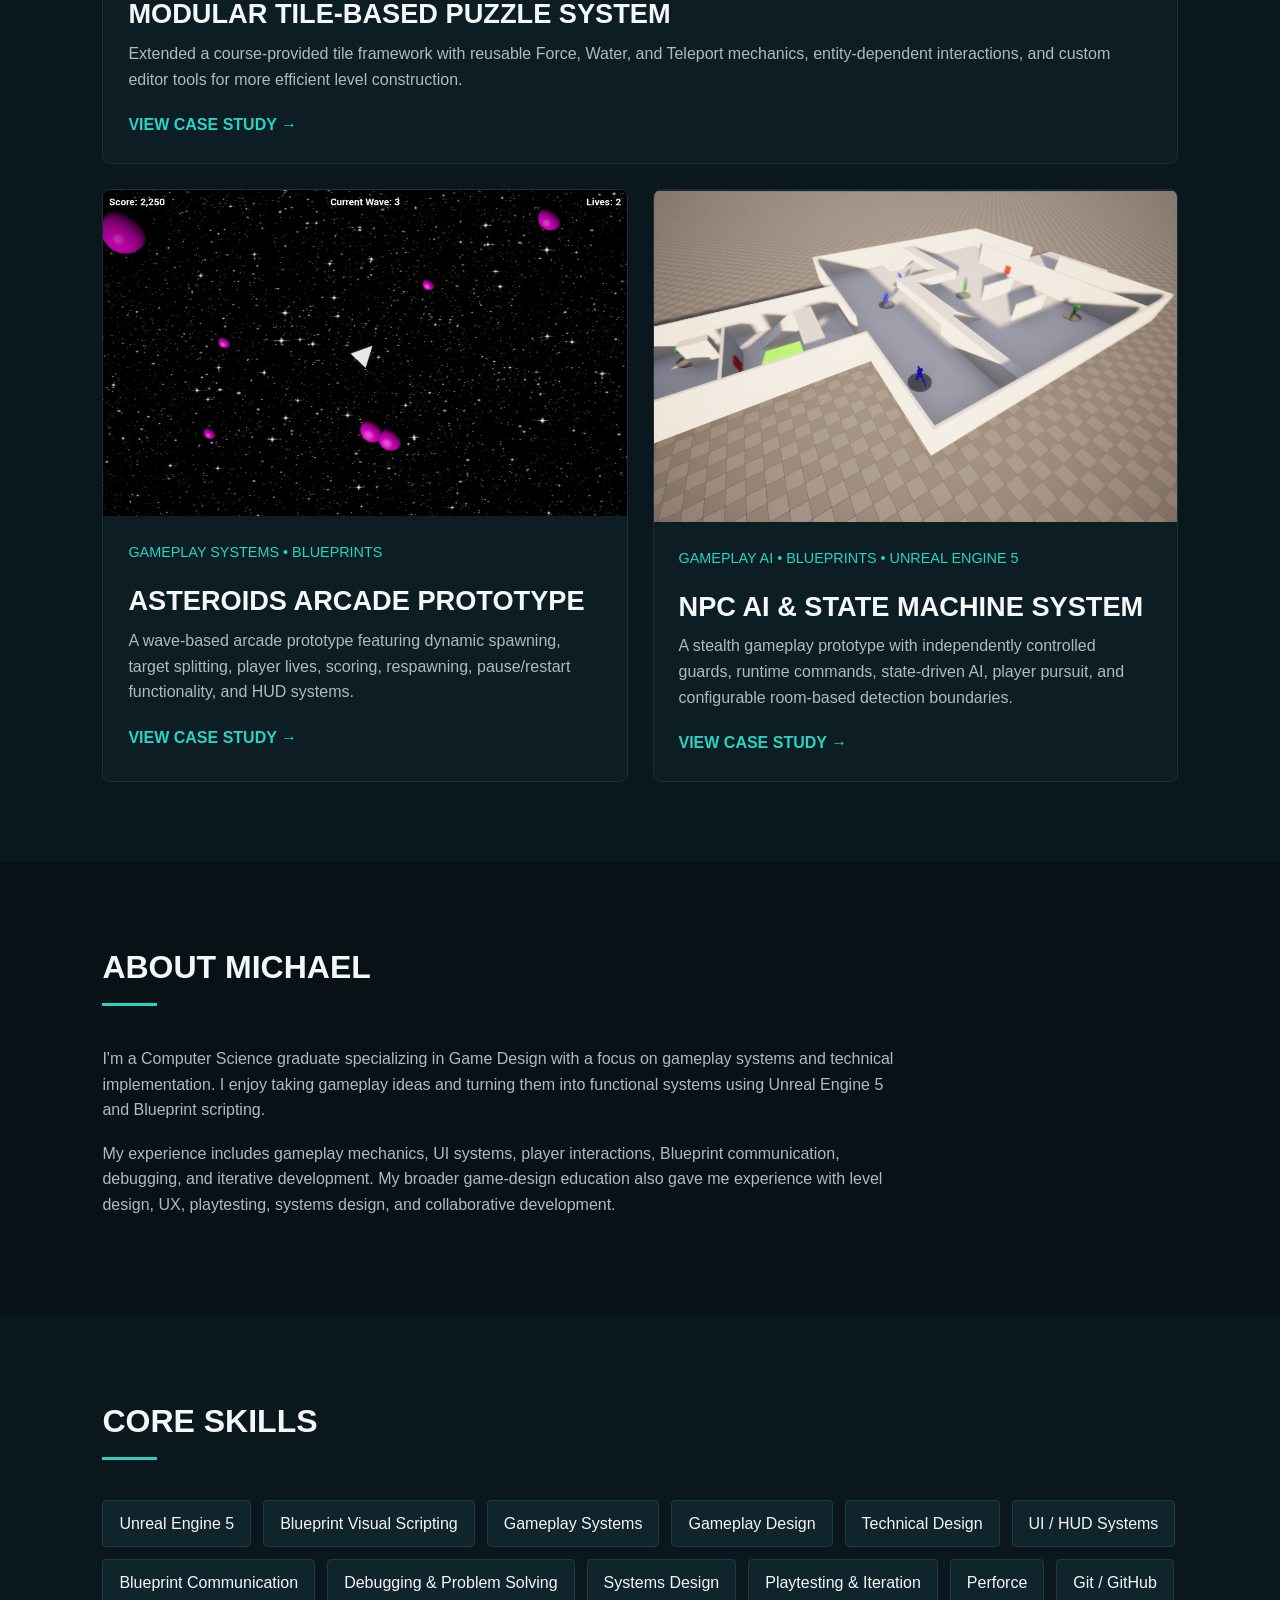
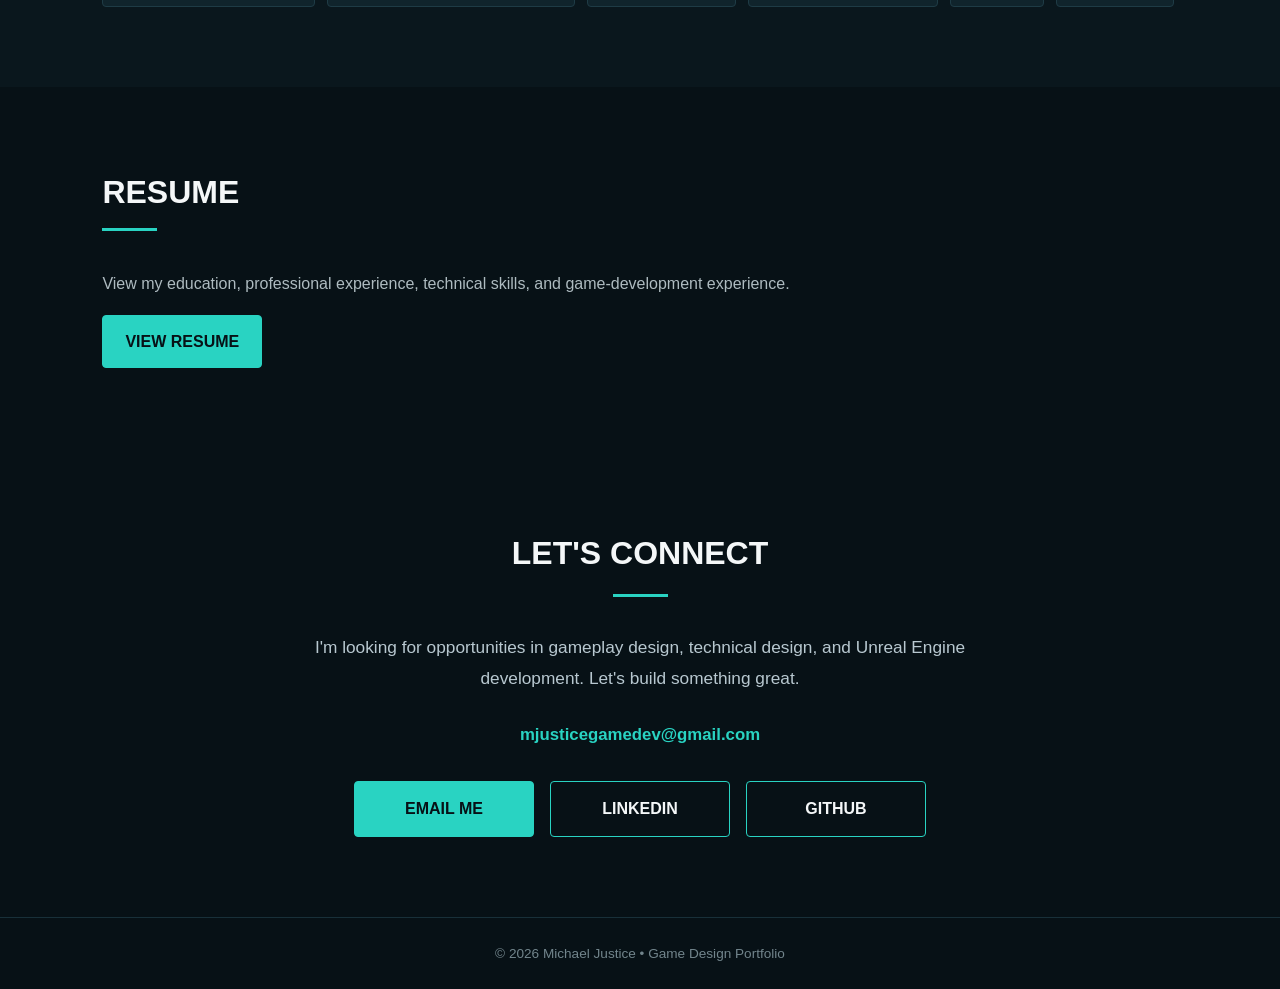
==== commit f9eb7cc2: "Update LinkedIn link in index.html" ====
--- a/index.html
+++ b/index.html
@@ -256,7 +256,7 @@
       EMAIL ME
     </a>
 
-    <a href="YOUR_EXISTING_LINKEDIN_URL"
+    <a href="https://www.linkedin.com/in/michael-justice-118a60446/"
        class="button button-outline"
        target="_blank" rel="noopener noreferrer">
       LINKEDIN
--- a/css/style.css
+++ b/css/style.css
@@ -238,18 +238,6 @@
     border: 1px solid #1e3b45;
     padding: 10px 16px;
     border-radius: 4px;
-}
-
-/* CONTACT */
-
-.contact {
-    text-align: center;
-}
-
-.contact p {
-    color: #aebbc0;
-    margin: 15px auto 30px;
-    max-width: 600px;
 }
 
 /* FOOTER */
@@ -348,3 +336,128 @@
     object-fit: cover;
     display: block;
 }
+
+/* =================================
+   CONTACT SECTION - FINAL DESIGN
+================================= */
+
+/* Center the entire contact section */
+#contact,
+.contact,
+.contact-section {
+    text-align: center;
+}
+
+/* Center the heading */
+#contact .section-title,
+.contact .section-title,
+.contact-section .section-title {
+    text-align: center;
+    margin-bottom: 14px;
+}
+
+/* Center the teal underline */
+#contact .section-line,
+.contact .section-line,
+.contact-section .section-line {
+    margin: 0 auto 35px;
+}
+
+/* Description text */
+#contact .contact-description,
+.contact .contact-description,
+.contact-section .contact-description {
+    max-width: 720px;
+    margin: 0 auto 28px;
+    color: #b8c8d0;
+    font-size: 1.08rem;
+    line-height: 1.8;
+    text-align: center;
+}
+
+/* Professional email address */
+#contact .contact-email,
+.contact .contact-email,
+.contact-section .contact-email {
+    display: block;
+    width: fit-content;
+    max-width: 100%;
+    margin: 0 auto 32px;
+    color: #29d3c2;
+    font-size: 1.05rem;
+    font-weight: 600;
+    text-decoration: none;
+    overflow-wrap: anywhere;
+    transition: color 0.2s ease;
+}
+
+#contact .contact-email:hover,
+.contact .contact-email:hover,
+.contact-section .contact-email:hover {
+    color: #ffffff;
+    text-decoration: underline;
+}
+
+/* Button row */
+#contact .contact-actions,
+.contact .contact-actions,
+.contact-section .contact-actions {
+    display: flex;
+    justify-content: center;
+    align-items: center;
+    flex-wrap: wrap;
+    gap: 16px;
+    width: 100%;
+    margin: 0 auto;
+}
+
+/* Consistent button sizing */
+#contact .contact-actions .button,
+.contact .contact-actions .button,
+.contact-section .contact-actions .button {
+    display: inline-flex;
+    align-items: center;
+    justify-content: center;
+    min-width: 180px;
+    min-height: 56px;
+    padding: 14px 24px;
+    text-align: center;
+    box-sizing: border-box;
+}
+
+/* Mobile layout */
+@media (max-width: 600px) {
+
+    #contact .contact-description,
+    .contact .contact-description,
+    .contact-section .contact-description {
+        font-size: 1rem;
+        margin-bottom: 24px;
+    }
+
+    #contact .contact-email,
+    .contact .contact-email,
+    .contact-section .contact-email {
+        font-size: 0.95rem;
+        margin-bottom: 28px;
+    }
+
+    #contact .contact-actions,
+    .contact .contact-actions,
+    .contact-section .contact-actions {
+        flex-direction: column;
+        align-items: center;
+        gap: 12px;
+    }
+
+    #contact .contact-actions .button,
+    .contact .contact-actions .button,
+    .contact-section .contact-actions .button {
+        width: 100%;
+        max-width: 300px;
+    }
+}
+
+
+}
+
